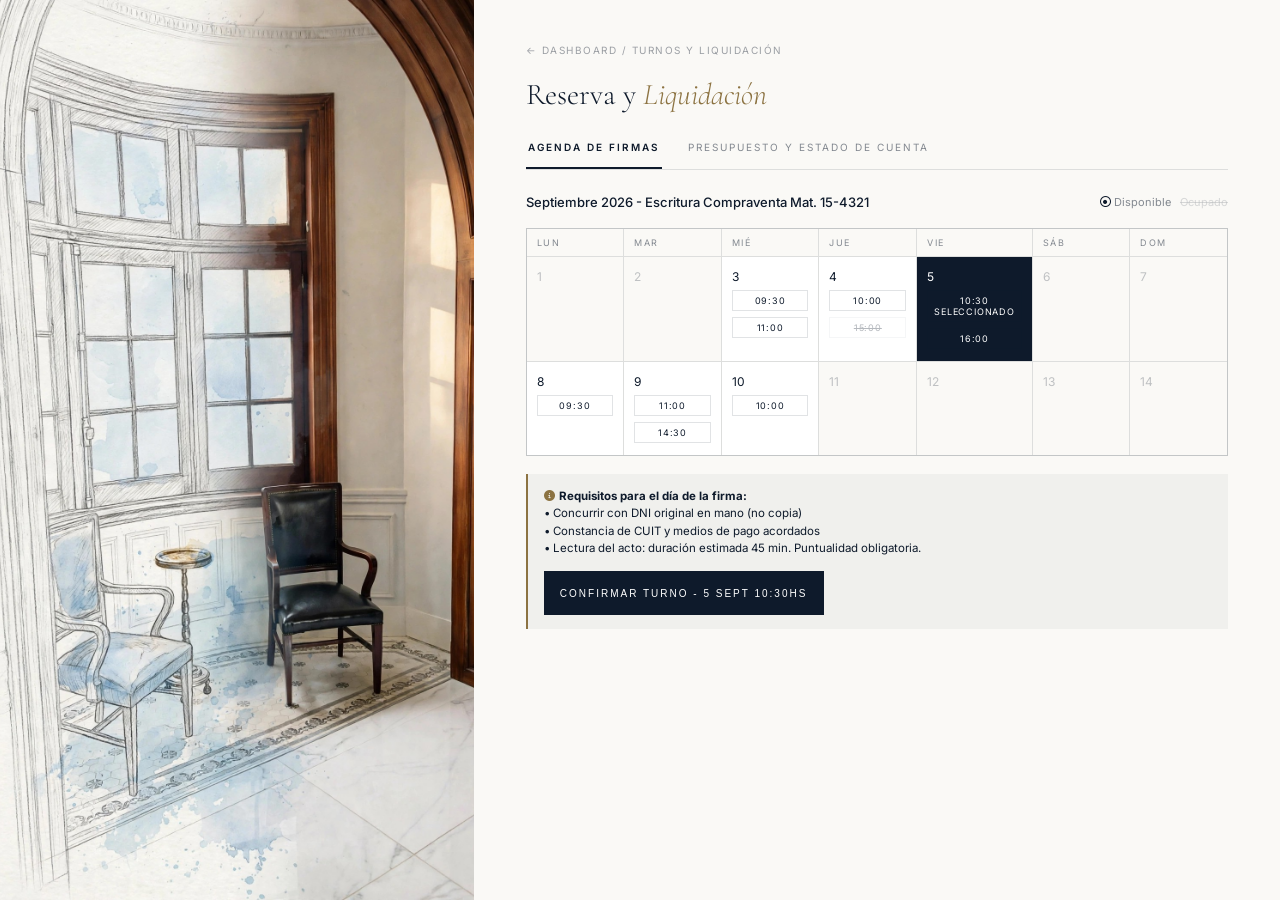
==== boveda.html @ dfa1d759 "Create boveda.html" ====
<!DOCTYPE html>
<html lang="es">
<head>
<meta charset="UTF-8"><meta name="viewport" content="width=device-width, initial-scale=1.0">
<title>Turnos y Liquidación | RIGANTI</title>
<link href="https://fonts.googleapis.com/css2?family=Cormorant+Garamond:ital,wght@0,300;0,400;1,300&family=Inter:wght@300;400;500;600&display=swap" rel="stylesheet">
<link rel="stylesheet" href="https://cdnjs.cloudflare.com/ajax/libs/font-awesome/6.5.0/css/all.min.css">
<style>
:root{--bg:#FAF9F6;--text:#0E1A2B;--gold:#8C7342;--line:rgba(14,26,43,0.12);--card:#fff}
*{margin:0;padding:0;box-sizing:border-box} body{font-family:'Inter',sans-serif;background:var(--bg);color:var(--text);display:flex;min-height:100vh}
.sidebar{flex:0 0 37%;height:100vh;position:sticky;top:0;overflow:hidden;background:#F9F6F0}.sidebar img{width:100%;height:100%;object-fit:cover;object-position:center top;display:block}
.main{flex:0 0 63%;padding:44px 52px;overflow-y:auto}
.breadcrumb{font-size:10px;letter-spacing:1.5px;text-transform:uppercase;color:rgba(14,26,43,0.4);margin-bottom:20px}.breadcrumb a{color:inherit;text-decoration:none}
.header h1{font-family:'Cormorant Garamond',serif;font-size:30px;font-weight:300}.header h1 i{font-style:italic;color:var(--gold)}
.tabs{display:flex;gap:24px;border-bottom:1px solid var(--line);margin:28px 0 24px}.tab{font-size:10px;letter-spacing:2px;text-transform:uppercase;padding:0 2px 14px;border-bottom:2px solid transparent;cursor:pointer;color:rgba(14,26,43,0.5)}.tab.active{color:var(--text);border-color:var(--text);font-weight:600}
.panel{display:none}.panel.active{display:block}

/* CALENDARIO */
.cal-head{display:flex;justify-content:space-between;align-items:center;margin-bottom:18px}
.cal-grid{display:grid;grid-template-columns:repeat(7,1fr);gap:1px;background:var(--line);border:1px solid var(--line)}
.cal-day{background:var(--card);padding:12px 10px;min-height:78px;font-size:12px}.cal-day.head{background:var(--bg);min-height:auto;font-size:9px;letter-spacing:1.5px;text-transform:uppercase;color:rgba(14,26,43,0.5);padding:8px 10px}
.cal-day.disabled{color:rgba(14,26,43,0.25);background:#FAF9F6}
.cal-day.free{cursor:pointer}.cal-day.free:hover{background:rgba(140,115,66,0.06)}
.cal-day.selected{background:var(--text);color:#fff}.cal-day.selected.slot{color:#fff;border-color:rgba(255,255,255,0.3)}
.slot{margin-top:6px;font-size:9px;border:1px solid var(--line);padding:4px 6px;display:block;text-align:center;letter-spacing:0.8px}
.slot.taken{opacity:0.3;text-decoration:line-through;pointer-events:none}
.alert-box{margin-top:18px;background:rgba(14,26,43,0.04);border-left:2px solid var(--gold);padding:14px 16px;font-size:11.5px;line-height:1.5}

/* LIQUIDACION */
.liquidacion{display:grid;grid-template-columns:1.2fr 0.8fr;gap:16px}
.liq-card{background:var(--card);border:1px solid var(--line);padding:22px}
.liq-card h3{font-size:10px;letter-spacing:2px;text-transform:uppercase;color:var(--gold);margin-bottom:16px}
.liq-row{display:flex;justify-content:space-between;font-size:12.5px;padding:10px 0;border-bottom:1px solid rgba(14,26,43,0.06)}.liq-row.total{font-weight:600;border-bottom:none;font-size:13.5px;padding-top:14px;margin-top:6px;border-top:1px solid var(--text)}
.liq-row.saldo{font-weight:600;color:var(--gold)}
.btn{height:44px;width:100%;background:var(--text);color:#fff;border:1px solid var(--text);font-size:10px;letter-spacing:2px;text-transform:uppercase;display:flex;align-items:center;justify-content:center;gap:8px;cursor:pointer;margin-top:14px}
.btn.outline{background:transparent;color:var(--text)}
.bank{background:rgba(14,26,43,0.03);padding:14px;margin-top:14px;font-size:11px;line-height:1.6}
.upload-comp{border:1px dashed var(--line);padding:14px;text-align:center;margin-top:12px;cursor:pointer;font-size:11px}
@media(max-width:900px){.sidebar{display:none}.main{flex:1 1 100%;padding:24px}.liquidacion{grid-template-columns:1fr}}
</style>
</head>
<body>
<div class="sidebar"><img src="hall-portal-riganti-final.jpg" alt="RIGANTI"></div>
<div class="main">
  <div class="breadcrumb"><a href="dashboard.html">← Dashboard</a> / Turnos y Liquidación</div>
  <div class="header"><h1>Reserva y <i>Liquidación</i></h1></div>

  <div class="tabs">
    <div class="tab active" onclick="switchTab('turnos')">Agenda de Firmas</div>
    <div class="tab" onclick="switchTab('liq')">Presupuesto y Estado de Cuenta</div>
  </div>

  <!-- PANEL TURNOS -->
  <div id="panel-turnos" class="panel active">
    <div class="cal-head">
      <h3 style="font-size:13px;font-weight:500">Septiembre 2026 - Escritura Compraventa Mat. 15-4321</h3>
      <div style="font-size:11px;color:rgba(14,26,43,0.5)"><i class="fa-regular fa-circle-dot" style="color:var(--text)"></i> Disponible &nbsp; <span style="opacity:0.3;text-decoration:line-through">Ocupado</span></div>
    </div>
    <div class="cal-grid">
      <div class="cal-day head">Lun</div><div class="cal-day head">Mar</div><div class="cal-day head">Mié</div><div class="cal-day head">Jue</div><div class="cal-day head">Vie</div><div class="cal-day head">Sáb</div><div class="cal-day head">Dom</div>
      <div class="cal-day disabled">1</div><div class="cal-day disabled">2</div><div class="cal-day free">3 <span class="slot">09:30</span><span class="slot">11:00</span></div>
      <div class="cal-day free">4 <span class="slot">10:00</span><span class="slot taken">15:00</span></div>
      <div class="cal-day free selected">5 <span class="slot" style="background:var(--text);color:#fff">10:30 SELECCIONADO</span><span class="slot">16:00</span></div>
      <div class="cal-day disabled">6</div><div class="cal-day disabled">7</div>
      <div class="cal-day free">8 <span class="slot">09:30</span></div><div class="cal-day free">9 <span class="slot">11:00</span><span class="slot">14:30</span></div><div class="cal-day free">10 <span class="slot">10:00</span></div><div class="cal-day disabled">11</div><div class="cal-day disabled">12</div><div class="cal-day disabled">13</div><div class="cal-day disabled">14</div>
    </div>
    <div class="alert-box">
      <strong><i class="fa-solid fa-circle-info" style="color:var(--gold)"></i> Requisitos para el día de la firma:</strong><br>
      • Concurrir con DNI original en mano (no copia)<br>
      • Constancia de CUIT y medios de pago acordados<br>
      • Lectura del acto: duración estimada 45 min. Puntualidad obligatoria.<br>
      <button class="btn" style="max-width:280px;margin-top:14px">Confirmar Turno - 5 Sept 10:30hs</button>
    </div>
  </div>

  <!-- PANEL LIQUIDACION -->
  <div id="panel-liq" class="panel">
    <div class="liquidacion">
      <div class="liq-card">
        <h3>Apertura de cotización</h3>
        <div class="liq-row"><span>Honorarios Profesionales (Arancel Notarial)</span><span>$ 1.850.000</span></div>
        <div class="liq-row"><span>Aportes e Impuestos (Sellos, ITI, Ganancias)</span><span>$ 2.420.000</span></div>
        <div class="liq-row"><span>Gastos Gestoría y Certificados<br><small style="color:rgba(14,26,43,0.5)">R. Propiedad, Catastro, Inhibiciones</small></span><span>$ 380.000</span></div>
        <div class="liq-row total"><span>Monto Total Acto</span><span>$ 4.650.000</span></div>
      </div>
      <div class="liq-card">
        <h3>Estado de cuenta</h3>
        <div class="liq-row"><span>Total</span><span>$ 4.650.000</span></div>
        <div class="liq-row"><span>Seña / Gastos adelantados</span><span style="color:#0F5132">- $ 800.000</span></div>
        <div class="liq-row saldo"><span>Saldo pendiente de pago</span><span>$ 3.850.000</span></div>

        <div class="bank">
          <strong>Datos para transferencia - Cuenta Institucional</strong><br>
          RIGANTI Escribanía - CUIT 30-XXXX<br>
          CBU: 0070 1234 0000 0000 1234 56<br>
          Alias: RIGANTI.ESCRIBANIA<br>
          Comprobante: adjuntar abajo
        </div>
        <div class="upload-comp" onclick="alert('Abrir selector de comprobante')"><i class="fa-solid fa-paperclip"></i> Adjuntar comprobante de depósito</div>
        <button class="btn"><i class="fa-solid fa-file-invoice"></i> Descargar Presupuesto PDF</button>
        <button class="btn outline">Solicitar factura A</button>
      </div>
    </div>
  </div>
</div>

<script>
function switchTab(t){
  document.querySelectorAll('.tab').forEach(e=>e.classList.remove('active'));
  document.querySelectorAll('.panel').forEach(e=>e.classList.remove('active'));
  if(t==='turnos'){document.querySelectorAll('.tab')[0].classList.add('active');document.getElementById('panel-turnos').classList.add('active')}
  else{document.querySelectorAll('.tab')[1].classList.add('active');document.getElementById('panel-liq').classList.add('active')}
}
document.querySelectorAll('.cal-day.free.slot:not(.taken)').forEach(s=>s.addEventListener('click',e=>{
  e.stopPropagation();
  document.querySelectorAll('.cal-day').forEach(d=>d.classList.remove('selected'));
  e.target.closest('.cal-day').classList.add('selected');
  document.querySelectorAll('.slot').forEach(sl=>{if(sl.textContent.includes('SELECCIONADO')) sl.textContent=sl.textContent.replace(' SELECCIONADO','')});
  e.target.textContent=e.target.textContent+' SELECCIONADO';
  e.target.style.background='var(--text)';e.target.style.color='#fff';
}));
</script>
</body>
</html>
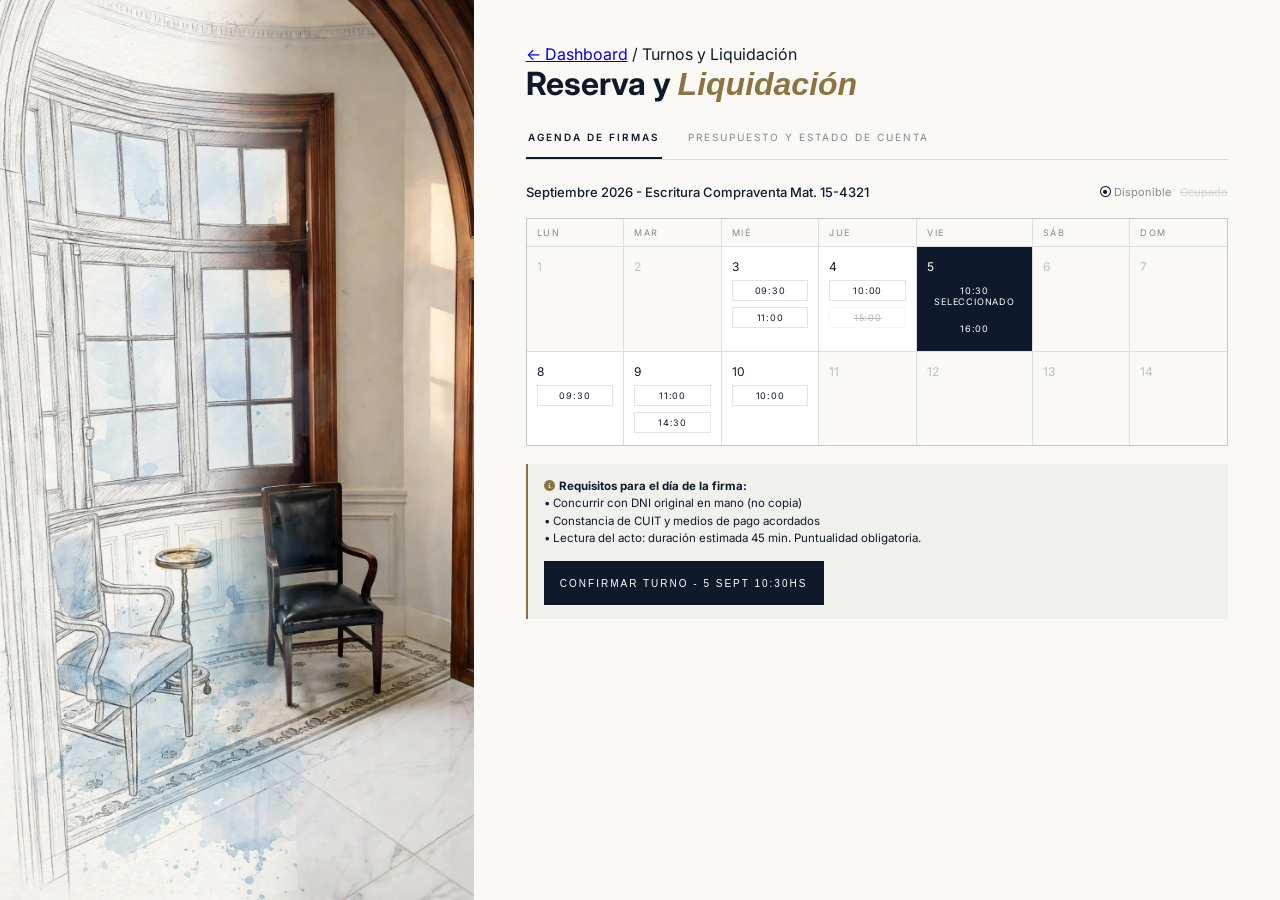
==== commit ba1a9060: "Update breadcrumb navigation in boveda.html" ====
--- a/boveda.html
+++ b/boveda.html
@@ -10,7 +10,7 @@
 *{margin:0;padding:0;box-sizing:border-box} body{font-family:'Inter',sans-serif;background:var(--bg);color:var(--text);display:flex;min-height:100vh}
 .sidebar{flex:0 0 37%;height:100vh;position:sticky;top:0;overflow:hidden;background:#F9F6F0}.sidebar img{width:100%;height:100%;object-fit:cover;object-position:center top;display:block}
 .main{flex:0 0 63%;padding:44px 52px;overflow-y:auto}
-.breadcrumb{font-size:10px;letter-spacing:1.5px;text-transform:uppercase;color:rgba(14,26,43,0.4);margin-bottom:20px}.breadcrumb a{color:inherit;text-decoration:none}
+<div class="breadcrumb"><a href="dashboard.html">← Dashboard</a> / <a href="tramite.html" style="color:inherit;text-decoration:none">Requisitos</a> / Turnos y Liquidación</div>
 .header h1{font-family:'Cormorant Garamond',serif;font-size:30px;font-weight:300}.header h1 i{font-style:italic;color:var(--gold)}
 .tabs{display:flex;gap:24px;border-bottom:1px solid var(--line);margin:28px 0 24px}.tab{font-size:10px;letter-spacing:2px;text-transform:uppercase;padding:0 2px 14px;border-bottom:2px solid transparent;cursor:pointer;color:rgba(14,26,43,0.5)}.tab.active{color:var(--text);border-color:var(--text);font-weight:600}
 .panel{display:none}.panel.active{display:block}
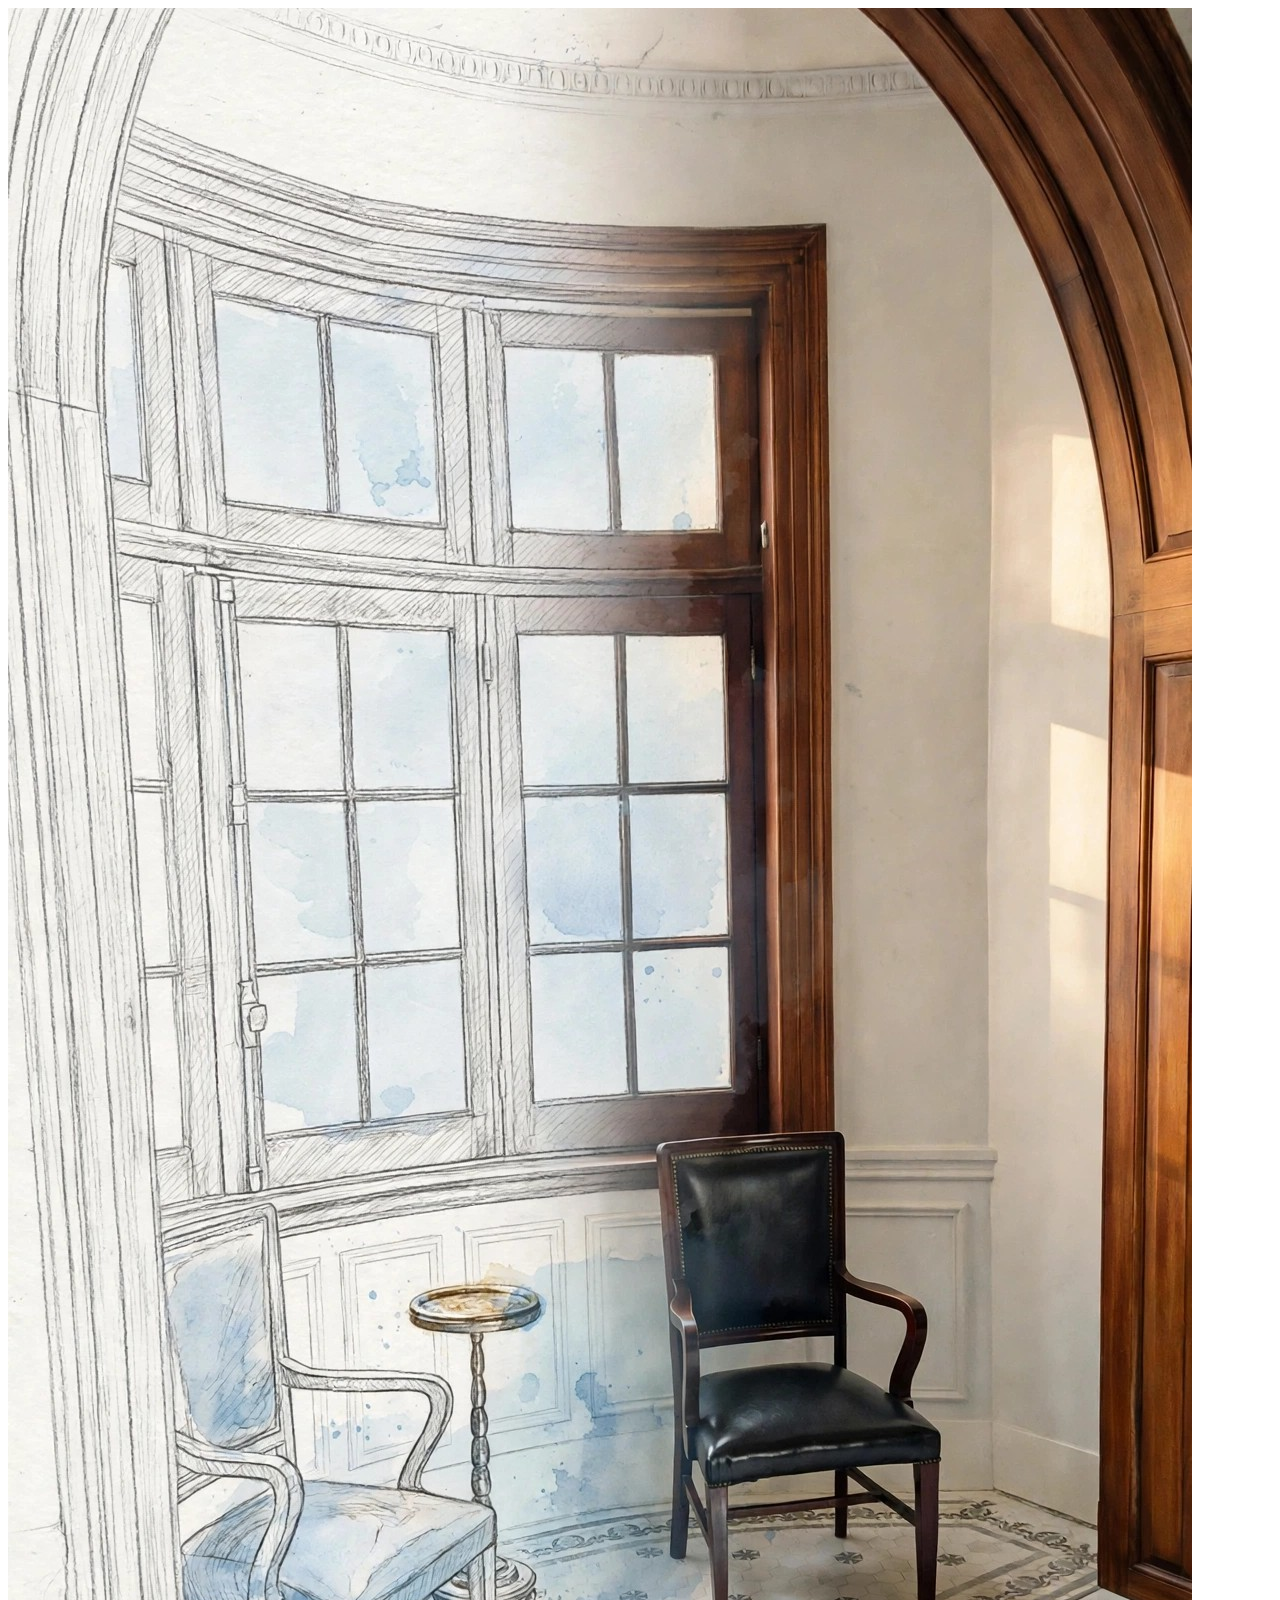
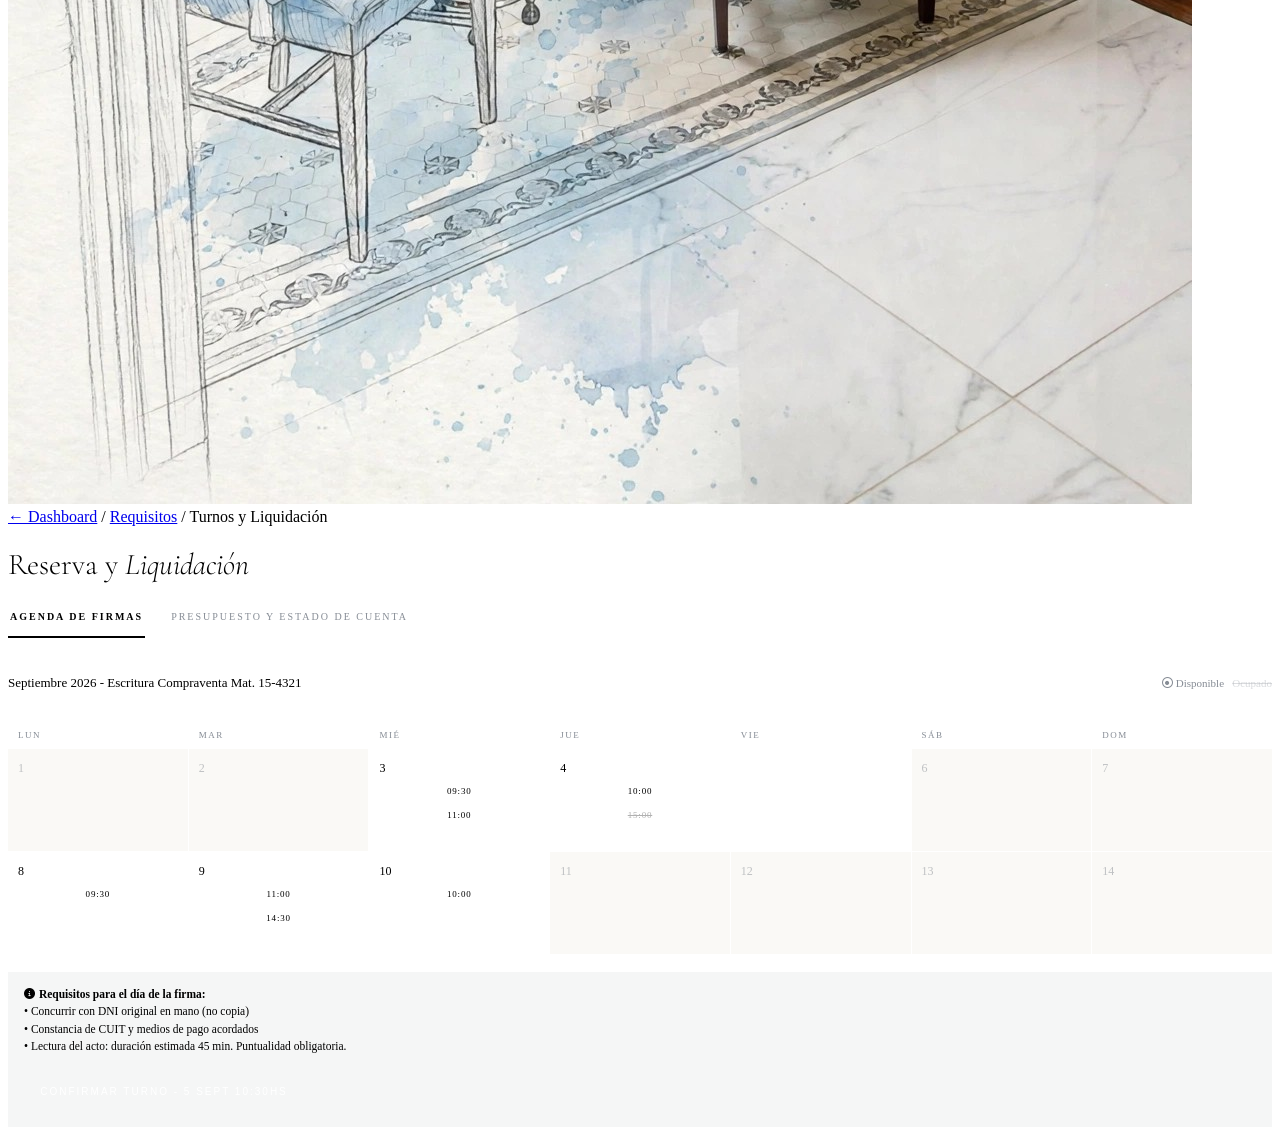
==== commit 4b9be1a8: "Update boveda.html" ====
--- a/boveda.html
+++ b/boveda.html
@@ -5,28 +5,23 @@
 <title>Turnos y Liquidación | RIGANTI</title>
 <link href="https://fonts.googleapis.com/css2?family=Cormorant+Garamond:ital,wght@0,300;0,400;1,300&family=Inter:wght@300;400;500;600&display=swap" rel="stylesheet">
 <link rel="stylesheet" href="https://cdnjs.cloudflare.com/ajax/libs/font-awesome/6.5.0/css/all.min.css">
+<link rel="stylesheet" href="css/portal.css">
 <style>
-:root{--bg:#FAF9F6;--text:#0E1A2B;--gold:#8C7342;--line:rgba(14,26,43,0.12);--card:#fff}
-*{margin:0;padding:0;box-sizing:border-box} body{font-family:'Inter',sans-serif;background:var(--bg);color:var(--text);display:flex;min-height:100vh}
-.sidebar{flex:0 0 37%;height:100vh;position:sticky;top:0;overflow:hidden;background:#F9F6F0}.sidebar img{width:100%;height:100%;object-fit:cover;object-position:center top;display:block}
-.main{flex:0 0 63%;padding:44px 52px;overflow-y:auto}
-<div class="breadcrumb"><a href="dashboard.html">← Dashboard</a> / <a href="tramite.html" style="color:inherit;text-decoration:none">Requisitos</a> / Turnos y Liquidación</div>
+/* ESTILOS SOLO DE ESTA PÁGINA */
 .header h1{font-family:'Cormorant Garamond',serif;font-size:30px;font-weight:300}.header h1 i{font-style:italic;color:var(--gold)}
 .tabs{display:flex;gap:24px;border-bottom:1px solid var(--line);margin:28px 0 24px}.tab{font-size:10px;letter-spacing:2px;text-transform:uppercase;padding:0 2px 14px;border-bottom:2px solid transparent;cursor:pointer;color:rgba(14,26,43,0.5)}.tab.active{color:var(--text);border-color:var(--text);font-weight:600}
 .panel{display:none}.panel.active{display:block}
-
-/* CALENDARIO */
-.cal-head{display:flex;justify-content:space-between;align-items:center;margin-bottom:18px}
+.cal-head{display:flex;justify-content:space-between;align-items:center;margin-bottom:18px;flex-wrap:wrap;gap:10px}
 .cal-grid{display:grid;grid-template-columns:repeat(7,1fr);gap:1px;background:var(--line);border:1px solid var(--line)}
 .cal-day{background:var(--card);padding:12px 10px;min-height:78px;font-size:12px}.cal-day.head{background:var(--bg);min-height:auto;font-size:9px;letter-spacing:1.5px;text-transform:uppercase;color:rgba(14,26,43,0.5);padding:8px 10px}
 .cal-day.disabled{color:rgba(14,26,43,0.25);background:#FAF9F6}
 .cal-day.free{cursor:pointer}.cal-day.free:hover{background:rgba(140,115,66,0.06)}
-.cal-day.selected{background:var(--text);color:#fff}.cal-day.selected.slot{color:#fff;border-color:rgba(255,255,255,0.3)}
-.slot{margin-top:6px;font-size:9px;border:1px solid var(--line);padding:4px 6px;display:block;text-align:center;letter-spacing:0.8px}
+.cal-day.selected{background:var(--text);color:#fff}
+.slot{margin-top:6px;font-size:9px;border:1px solid var(--line);padding:4px 6px;display:block;text-align:center;letter-spacing:0.8px;background:#fff}
 .slot.taken{opacity:0.3;text-decoration:line-through;pointer-events:none}
+.cal-day.selected.slot{background:transparent;color:rgba(255,255,255,0.7);border-color:rgba(255,255,255,0.2)}
+.cal-day.selected.slot.active-slot{background:#fff;color:var(--text);font-weight:600}
 .alert-box{margin-top:18px;background:rgba(14,26,43,0.04);border-left:2px solid var(--gold);padding:14px 16px;font-size:11.5px;line-height:1.5}
-
-/* LIQUIDACION */
 .liquidacion{display:grid;grid-template-columns:1.2fr 0.8fr;gap:16px}
 .liq-card{background:var(--card);border:1px solid var(--line);padding:22px}
 .liq-card h3{font-size:10px;letter-spacing:2px;text-transform:uppercase;color:var(--gold);margin-bottom:16px}
@@ -36,13 +31,13 @@
 .btn.outline{background:transparent;color:var(--text)}
 .bank{background:rgba(14,26,43,0.03);padding:14px;margin-top:14px;font-size:11px;line-height:1.6}
 .upload-comp{border:1px dashed var(--line);padding:14px;text-align:center;margin-top:12px;cursor:pointer;font-size:11px}
-@media(max-width:900px){.sidebar{display:none}.main{flex:1 1 100%;padding:24px}.liquidacion{grid-template-columns:1fr}}
+@media(max-width:900px){.liquidacion{grid-template-columns:1fr}}
 </style>
 </head>
 <body>
 <div class="sidebar"><img src="hall-portal-riganti-final.jpg" alt="RIGANTI"></div>
 <div class="main">
-  <div class="breadcrumb"><a href="dashboard.html">← Dashboard</a> / Turnos y Liquidación</div>
+  <div class="breadcrumb"><a href="dashboard.html">← Dashboard</a> / <a href="tramite.html">Requisitos</a> / Turnos y Liquidación</div>
   <div class="header"><h1>Reserva y <i>Liquidación</i></h1></div>
 
   <div class="tabs">
@@ -50,7 +45,6 @@
     <div class="tab" onclick="switchTab('liq')">Presupuesto y Estado de Cuenta</div>
   </div>
 
-  <!-- PANEL TURNOS -->
   <div id="panel-turnos" class="panel active">
     <div class="cal-head">
       <h3 style="font-size:13px;font-weight:500">Septiembre 2026 - Escritura Compraventa Mat. 15-4321</h3>
@@ -60,7 +54,7 @@
       <div class="cal-day head">Lun</div><div class="cal-day head">Mar</div><div class="cal-day head">Mié</div><div class="cal-day head">Jue</div><div class="cal-day head">Vie</div><div class="cal-day head">Sáb</div><div class="cal-day head">Dom</div>
       <div class="cal-day disabled">1</div><div class="cal-day disabled">2</div><div class="cal-day free">3 <span class="slot">09:30</span><span class="slot">11:00</span></div>
       <div class="cal-day free">4 <span class="slot">10:00</span><span class="slot taken">15:00</span></div>
-      <div class="cal-day free selected">5 <span class="slot" style="background:var(--text);color:#fff">10:30 SELECCIONADO</span><span class="slot">16:00</span></div>
+      <div class="cal-day free selected">5 <span class="slot active-slot">10:30 SELECCIONADO</span><span class="slot">16:00</span></div>
       <div class="cal-day disabled">6</div><div class="cal-day disabled">7</div>
       <div class="cal-day free">8 <span class="slot">09:30</span></div><div class="cal-day free">9 <span class="slot">11:00</span><span class="slot">14:30</span></div><div class="cal-day free">10 <span class="slot">10:00</span></div><div class="cal-day disabled">11</div><div class="cal-day disabled">12</div><div class="cal-day disabled">13</div><div class="cal-day disabled">14</div>
     </div>
@@ -73,28 +67,25 @@
     </div>
   </div>
 
-  <!-- PANEL LIQUIDACION -->
   <div id="panel-liq" class="panel">
     <div class="liquidacion">
       <div class="liq-card">
         <h3>Apertura de cotización</h3>
-        <div class="liq-row"><span>Honorarios Profesionales (Arancel Notarial)</span><span>$ 1.850.000</span></div>
-        <div class="liq-row"><span>Aportes e Impuestos (Sellos, ITI, Ganancias)</span><span>$ 2.420.000</span></div>
-        <div class="liq-row"><span>Gastos Gestoría y Certificados<br><small style="color:rgba(14,26,43,0.5)">R. Propiedad, Catastro, Inhibiciones</small></span><span>$ 380.000</span></div>
+        <div class="liq-row"><span>Honorarios Profesionales</span><span>$ 1.850.000</span></div>
+        <div class="liq-row"><span>Aportes e Impuestos</span><span>$ 2.420.000</span></div>
+        <div class="liq-row"><span>Gastos Gestoría y Certificados</span><span>$ 380.000</span></div>
         <div class="liq-row total"><span>Monto Total Acto</span><span>$ 4.650.000</span></div>
       </div>
       <div class="liq-card">
         <h3>Estado de cuenta</h3>
         <div class="liq-row"><span>Total</span><span>$ 4.650.000</span></div>
         <div class="liq-row"><span>Seña / Gastos adelantados</span><span style="color:#0F5132">- $ 800.000</span></div>
-        <div class="liq-row saldo"><span>Saldo pendiente de pago</span><span>$ 3.850.000</span></div>
-
+        <div class="liq-row saldo"><span>Saldo pendiente</span><span>$ 3.850.000</span></div>
         <div class="bank">
-          <strong>Datos para transferencia - Cuenta Institucional</strong><br>
+          <strong>Datos para transferencia</strong><br>
           RIGANTI Escribanía - CUIT 30-XXXX<br>
           CBU: 0070 1234 0000 0000 1234 56<br>
-          Alias: RIGANTI.ESCRIBANIA<br>
-          Comprobante: adjuntar abajo
+          Alias: RIGANTI.ESCRIBANIA
         </div>
         <div class="upload-comp" onclick="alert('Abrir selector de comprobante')"><i class="fa-solid fa-paperclip"></i> Adjuntar comprobante de depósito</div>
         <button class="btn"><i class="fa-solid fa-file-invoice"></i> Descargar Presupuesto PDF</button>
@@ -108,16 +99,29 @@
 function switchTab(t){
   document.querySelectorAll('.tab').forEach(e=>e.classList.remove('active'));
   document.querySelectorAll('.panel').forEach(e=>e.classList.remove('active'));
-  if(t==='turnos'){document.querySelectorAll('.tab')[0].classList.add('active');document.getElementById('panel-turnos').classList.add('active')}
-  else{document.querySelectorAll('.tab')[1].classList.add('active');document.getElementById('panel-liq').classList.add('active')}
+  if(t==='turnos'){
+    document.querySelectorAll('.tab')[0].classList.add('active');
+    document.getElementById('panel-turnos').classList.add('active');
+  } else {
+    document.querySelectorAll('.tab')[1].classList.add('active');
+    document.getElementById('panel-liq').classList.add('active');
+  }
 }
+
+// ABRE DIRECTO EN LIQUIDACIÓN SI VENÍS DE DASHBOARD -> PRESUPUESTOS
+if(localStorage.getItem('tab')==='liq'){
+  switchTab('liq');
+  localStorage.removeItem('tab');
+}
+
+// Selección de horarios
 document.querySelectorAll('.cal-day.free.slot:not(.taken)').forEach(s=>s.addEventListener('click',e=>{
   e.stopPropagation();
   document.querySelectorAll('.cal-day').forEach(d=>d.classList.remove('selected'));
-  e.target.closest('.cal-day').classList.add('selected');
-  document.querySelectorAll('.slot').forEach(sl=>{if(sl.textContent.includes('SELECCIONADO')) sl.textContent=sl.textContent.replace(' SELECCIONADO','')});
-  e.target.textContent=e.target.textContent+' SELECCIONADO';
-  e.target.style.background='var(--text)';e.target.style.color='#fff';
+  document.querySelectorAll('.slot').forEach(sl=>sl.classList.remove('active-slot'));
+  const day = e.target.closest('.cal-day');
+  day.classList.add('selected');
+  e.target.classList.add('active-slot');
 }));
 </script>
 </body>
